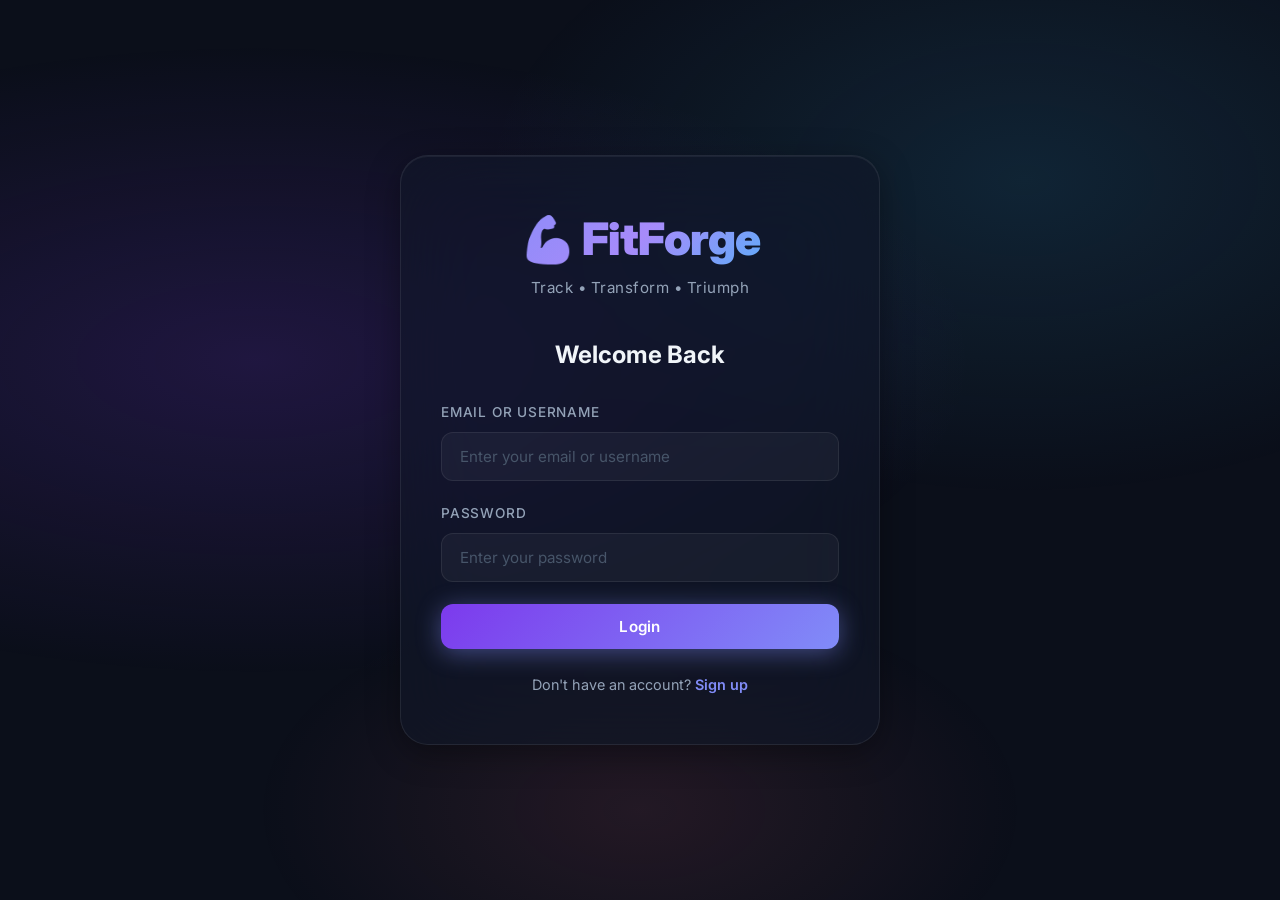
==== index.html @ c13033bf "initial commit" ====
<!DOCTYPE html>
<html lang="en">
<head>
    <meta charset="UTF-8">
    <meta name="viewport" content="width=device-width, initial-scale=1.0">
    <title>FitForge Tracker - Your Fitness Journey Starts Here</title>
    <link rel="icon" href="data:image/svg+xml,<svg xmlns='http://www.w3.org/2000/svg' viewBox='0 0 100 100'><text y='.9em' font-size='90'>💪</text></svg>">
    <link rel="stylesheet" href="styles.css">
</head>
<body class="login-page">
    <div class="login-container">
        <div class="login-card">
            <div class="logo-section">
                <h1>💪 FitForge</h1>
                <p class="tagline">Track • Transform • Triumph</p>
            </div>

            <!-- Login Form -->
            <div id="loginForm" class="auth-form active">
                <h2>Welcome Back</h2>
                <form onsubmit="handleLogin(event)">
                    <div class="input-group">
                        <label>Email or Username</label>
                        <input type="text" id="loginUsername" required placeholder="Enter your email or username">
                    </div>
                    <div class="input-group">
                        <label>Password</label>
                        <input type="password" id="loginPassword" required placeholder="Enter your password">
                    </div>
                    <button type="submit" class="btn btn-primary">Login</button>
                </form>
                <p class="toggle-form">
                    Don't have an account? <a href="#" onclick="showSignup()">Sign up</a>
                </p>
            </div>

            <!-- Signup Form -->
            <div id="signupForm" class="auth-form">
                <h2>Create Account</h2>
                <form onsubmit="handleSignup(event)">
                    <div class="input-group">
                        <label>Full Name</label>
                        <input type="text" id="signupName" required placeholder="Enter your full name">
                    </div>
                    <div class="input-group">
                        <label>Email</label>
                        <input type="email" id="signupEmail" required placeholder="Enter your email">
                    </div>
                    <div class="input-group">
                        <label>Username</label>
                        <input type="text" id="signupUsername" required placeholder="Choose a username">
                    </div>
                    <div class="input-group">
                        <label>Password</label>
                        <input type="password" id="signupPassword" required placeholder="Create a password">
                    </div>
                    <div class="input-row">
                        <div class="input-group">
                            <label>Age</label>
                            <input type="number" id="signupAge" required placeholder="Age">
                        </div>
                        <div class="input-group">
                            <label>Gender</label>
                            <select id="signupGender" required>
                                <option value="">Select</option>
                                <option value="male">Male</option>
                                <option value="female">Female</option>
                                <option value="other">Other</option>
                            </select>
                        </div>
                    </div>
                    <div class="input-row">
                        <div class="input-group">
                            <label>Height (cm)</label>
                            <input type="number" id="signupHeight" required placeholder="e.g., 175">
                        </div>
                        <div class="input-group">
                            <label>Weight (lbs)</label>
                            <input type="number" id="signupWeight" required placeholder="e.g., 180">
                        </div>
                    </div>
                    <button type="submit" class="btn btn-primary">Sign Up</button>
                </form>
                <p class="toggle-form">
                    Already have an account? <a href="#" onclick="showLogin()">Login</a>
                </p>
            </div>
        </div>
    </div>

    <script src="auth.js"></script>
</body>
</html>
---- styles.css ----
/* ═══════════════════════════════════════════════════════════
   FITFORGE TRACKER — Dark Glassmorphism UI
   Modern, animated, fully responsive
   ═══════════════════════════════════════════════════════════ */
@import url('https://fonts.googleapis.com/css2?family=Inter:wght@300;400;500;600;700;800;900&display=swap');

/* ── Variables ────────────────────────────── */
:root {
    --accent: #7c3aed;
    --accent-light: #a78bfa;
    --accent-dark: #5b21b6;
    --neon: #818cf8;
    --neon-glow: rgba(129, 140, 248, .45);
    --emerald: #34d399;
    --emerald-glow: rgba(52, 211, 153, .35);
    --rose: #fb7185;
    --rose-glow: rgba(251, 113, 133, .35);
    --amber: #fbbf24;
    --amber-glow: rgba(251, 191, 36, .35);
    --sky: #38bdf8;
    --sky-glow: rgba(56, 189, 248, .35);
    --bg-base: #0b0f1a;
    --bg-surface: #111827;
    --bg-card: rgba(17, 24, 39, .65);
    --bg-glass: rgba(255,255,255,.04);
    --border: rgba(255,255,255,.08);
    --border-hover: rgba(255,255,255,.16);
    --text: #f1f5f9;
    --text-secondary: #94a3b8;
    --text-muted: #475569;
    --radius: 18px;
    --radius-sm: 12px;
    --radius-xs: 8px;
    --ease: cubic-bezier(.4,0,.2,1);
    --tr: .25s cubic-bezier(.4,0,.2,1);
    --shadow-card: 0 8px 32px rgba(0,0,0,.35), inset 0 1px 0 rgba(255,255,255,.06);
    --shadow-glow: 0 0 40px var(--neon-glow);
    --shadow-btn: 0 4px 24px var(--neon-glow);
    --font: 'Inter', -apple-system, BlinkMacSystemFont, sans-serif;
}

/* ── Reset ────────────────────────────────── */
*, *::before, *::after { margin:0; padding:0; box-sizing:border-box; }
html { scroll-behavior:smooth; -webkit-font-smoothing:antialiased; }

body {
    font-family: var(--font);
    background: var(--bg-base);
    color: var(--text);
    min-height: 100vh;
    line-height: 1.6;
    overflow-x: hidden;
}

/* Mesh gradient background */
body::before {
    content:'';
    position:fixed; inset:0; z-index:-1;
    background:
        radial-gradient(ellipse 80% 50% at 20% 40%, rgba(124,58,237,.18) 0%, transparent 70%),
        radial-gradient(ellipse 60% 50% at 80% 20%, rgba(56,189,248,.12) 0%, transparent 70%),
        radial-gradient(ellipse 50% 40% at 50% 90%, rgba(251,113,133,.1) 0%, transparent 60%);
    animation: meshShift 20s ease-in-out infinite alternate;
}
@keyframes meshShift { 0%{filter:hue-rotate(0deg)} 100%{filter:hue-rotate(25deg)} }

/* Scrollbar */
::-webkit-scrollbar { width:6px; }
::-webkit-scrollbar-track { background:transparent; }
::-webkit-scrollbar-thumb { background:var(--accent); border-radius:3px; }

/* Selection */
::selection { background:var(--accent); color:#fff; }

/* ══════════════════════════════════════════════
   LOGIN PAGE
   ══════════════════════════════════════════════ */
.login-page {
    display:flex; align-items:center; justify-content:center;
    padding:20px; min-height:100vh;
}
.login-container { width:100%; max-width:480px; }

.login-card {
    background: var(--bg-card);
    backdrop-filter: blur(40px) saturate(1.4);
    border: 1px solid var(--border);
    border-radius: 28px;
    padding: 48px 40px;
    box-shadow: var(--shadow-card);
    animation: cardPop .6s ease-out;
}

.logo-section { text-align:center; margin-bottom:36px; }
.logo-section h1 {
    font-size:2.8rem; font-weight:900; letter-spacing:-1px;
    background: linear-gradient(135deg, var(--neon), var(--accent-light), var(--sky));
    -webkit-background-clip:text; -webkit-text-fill-color:transparent; background-clip:text;
}
.tagline { color:var(--text-secondary); font-size:.95rem; letter-spacing:.5px; }

/* Auth forms */
.auth-form { display:none; }
.auth-form.active { display:block; animation: slideRight .4s ease-out; }
.auth-form h2 { margin-bottom:28px; text-align:center; font-weight:700; font-size:1.5rem; }

/* ── Inputs ───────────────────────────────── */
.input-group { margin-bottom:22px; }
.input-group label {
    display:block; margin-bottom:8px;
    font-weight:500; font-size:.85rem; color:var(--text-secondary);
    text-transform:uppercase; letter-spacing:.8px;
}

.input-group input,
.input-group select,
.input-group textarea {
    width:100%; padding:14px 18px;
    background: var(--bg-glass);
    border: 1.5px solid var(--border);
    border-radius: var(--radius-sm);
    font-size:.95rem; font-family:var(--font); color:var(--text);
    transition: var(--tr); outline:none;
}
.input-group input::placeholder,
.input-group textarea::placeholder { color:var(--text-muted); }
.input-group input:focus,
.input-group select:focus,
.input-group textarea:focus {
    border-color: var(--neon);
    box-shadow: 0 0 0 3px var(--neon-glow), 0 0 20px rgba(129,140,248,.15);
    background: rgba(255,255,255,.06);
}

.input-group select {
    cursor:pointer; -webkit-appearance:none;
    background-image: url("data:image/svg+xml,%3Csvg xmlns='http://www.w3.org/2000/svg' width='12' height='8' fill='%2394a3b8'%3E%3Cpath d='M6 8L0 0h12z'/%3E%3C/svg%3E");
    background-repeat:no-repeat; background-position:right 16px center; padding-right:40px;
}
.input-group select option { background:var(--bg-surface); color:var(--text); }

.input-row { display:grid; grid-template-columns:1fr 1fr; gap:16px; }

.toggle-form { text-align:center; margin-top:24px; color:var(--text-secondary); font-size:.9rem; }
.toggle-form a { color:var(--neon); text-decoration:none; font-weight:600; transition:var(--tr); }
.toggle-form a:hover { text-decoration:underline; filter:brightness(1.2); }

/* ══════════════════════════════════════════════
   NAVIGATION
   ══════════════════════════════════════════════ */
.navbar {
    background: rgba(11,15,26,.8);
    backdrop-filter: blur(30px) saturate(1.5);
    border-bottom: 1px solid var(--border);
    position:sticky; top:0; z-index:1000;
}
.nav-container {
    max-width:1400px; margin:0 auto; padding:0 32px;
    display:flex; align-items:center; justify-content:space-between; height:72px;
}
.nav-logo h2 {
    font-size:1.4rem; font-weight:800;
    background: linear-gradient(135deg, var(--neon), var(--accent-light));
    -webkit-background-clip:text; -webkit-text-fill-color:transparent; background-clip:text;
}
.nav-menu { display:flex; list-style:none; gap:6px; }
.nav-menu a {
    text-decoration:none; color:var(--text-secondary);
    font-weight:500; font-size:.9rem;
    padding:10px 20px; border-radius:var(--radius-xs);
    transition:var(--tr); position:relative;
}
.nav-menu a::after {
    content:''; position:absolute; bottom:4px; left:50%;
    width:0; height:2px; background:var(--neon);
    border-radius:1px; transition:var(--tr); transform:translateX(-50%);
}
.nav-menu a:hover, .nav-menu a.active { color:var(--text); background:var(--bg-glass); }
.nav-menu a.active::after, .nav-menu a:hover::after { width:60%; }

.nav-user { display:flex; align-items:center; gap:14px; }
.nav-user span { font-weight:600; font-size:.9rem; }

/* ══════════════════════════════════════════════
   BUTTONS
   ══════════════════════════════════════════════ */
.btn {
    padding:13px 28px; border:none; border-radius:var(--radius-sm);
    font-family:var(--font); font-weight:600; font-size:.95rem;
    cursor:pointer; transition:var(--tr);
    position:relative; overflow:hidden; letter-spacing:.3px;
}
.btn::after {
    content:''; position:absolute; inset:0;
    background: linear-gradient(135deg, rgba(255,255,255,.15), transparent);
    opacity:0; transition:var(--tr);
}
.btn:hover::after { opacity:1; }

.btn-primary {
    background: linear-gradient(135deg, var(--accent), var(--neon));
    color:#fff; box-shadow:var(--shadow-btn); width:100%;
}
.btn-primary:hover { transform:translateY(-2px); box-shadow:0 8px 32px var(--neon-glow); filter:brightness(1.1); }
.btn-primary:active { transform:translateY(0); filter:brightness(.95); }

.btn-secondary {
    background: linear-gradient(135deg, var(--emerald), #059669);
    color:#fff; box-shadow:0 4px 20px var(--emerald-glow);
}
.btn-secondary:hover { transform:translateY(-2px); box-shadow:0 8px 30px var(--emerald-glow); }

.btn-small {
    padding:9px 18px; font-size:.85rem; border-radius:var(--radius-xs);
}

.btn-logout {
    background: rgba(251,113,133,.12); color:var(--rose);
    padding:8px 18px; border:1px solid rgba(251,113,133,.2);
    border-radius:var(--radius-xs); font-weight:600; font-size:.85rem;
    cursor:pointer; transition:var(--tr); font-family:var(--font);
}
.btn-logout:hover { background:rgba(251,113,133,.2); border-color:rgba(251,113,133,.4); }

.btn-water {
    background: linear-gradient(135deg, var(--sky), #0ea5e9);
    color:#fff; padding:13px 22px; box-shadow:0 4px 20px var(--sky-glow);
    font-size:.9rem; border:none; border-radius:var(--radius-sm);
    font-family:var(--font); font-weight:600; cursor:pointer; transition:var(--tr);
}
.btn-water:hover { transform:translateY(-2px); box-shadow:0 8px 30px var(--sky-glow); }

.btn-outline {
    background:transparent; color:var(--neon);
    border:1.5px solid var(--neon); border-radius:var(--radius-sm);
    padding:11px 22px; font-family:var(--font); font-weight:600;
    font-size:.9rem; cursor:pointer; transition:var(--tr);
}
.btn-outline:hover { background:rgba(129,140,248,.12); }

/* ══════════════════════════════════════════════
   LAYOUT
   ══════════════════════════════════════════════ */
.container { max-width:1400px; margin:0 auto; padding:32px; }

.welcome-section { margin-bottom:36px; text-align:center; }
.welcome-section h1 {
    font-size:2.6rem; font-weight:800; letter-spacing:-1px;
    background: linear-gradient(135deg, #fff, var(--accent-light));
    -webkit-background-clip:text; -webkit-text-fill-color:transparent; background-clip:text;
    margin-bottom:8px;
}
.subtitle { color:var(--text-secondary); font-size:1.05rem; }

.page-header { margin-bottom:36px; text-align:center; }
.page-header h1 {
    font-size:2.6rem; font-weight:800; letter-spacing:-1px;
    background: linear-gradient(135deg, #fff, var(--accent-light));
    -webkit-background-clip:text; -webkit-text-fill-color:transparent; background-clip:text;
    margin-bottom:8px;
}

/* ══════════════════════════════════════════════
   GLASSMORPHISM CARDS
   ══════════════════════════════════════════════ */
.section-card {
    background: var(--bg-card);
    backdrop-filter: blur(40px) saturate(1.4);
    border: 1px solid var(--border);
    border-radius: var(--radius);
    padding: 32px;
    margin-bottom: 28px;
    box-shadow: var(--shadow-card);
    animation: cardPop .5s var(--ease) both;
    transition: var(--tr);
}
.section-card:hover {
    border-color: var(--border-hover);
    box-shadow: var(--shadow-card), 0 0 60px rgba(129,140,248,.06);
}
.section-card h2 { margin-bottom:24px; font-size:1.4rem; font-weight:700; letter-spacing:-.3px; }

.section-header { display:flex; justify-content:space-between; align-items:center; margin-bottom:24px; }
.section-header h2 { margin-bottom:0; }

/* stagger animation for multiple cards */
.section-card:nth-child(1) { animation-delay:0s; }
.section-card:nth-child(2) { animation-delay:.08s; }
.section-card:nth-child(3) { animation-delay:.16s; }
.section-card:nth-child(4) { animation-delay:.24s; }
.section-card:nth-child(5) { animation-delay:.32s; }
.section-card:nth-child(6) { animation-delay:.4s; }
.section-card:nth-child(7) { animation-delay:.48s; }

/* ══════════════════════════════════════════════
   STATS GRID
   ══════════════════════════════════════════════ */
.stats-grid {
    display:grid; grid-template-columns:repeat(auto-fit, minmax(260px, 1fr));
    gap:20px; margin-bottom:32px;
}

.stat-card {
    background: var(--bg-card);
    backdrop-filter: blur(30px);
    border: 1px solid var(--border);
    border-radius: var(--radius);
    padding: 26px; display:flex; align-items:center; gap:20px;
    box-shadow: var(--shadow-card); transition:var(--tr);
    cursor:default; position:relative; overflow:hidden;
}
/* hover shimmer */
.stat-card::before {
    content:''; position:absolute; top:0; left:-100%; width:100%; height:100%;
    background: linear-gradient(90deg, transparent, rgba(255,255,255,.04), transparent);
    transition: left .6s ease;
}
.stat-card:hover { transform:translateY(-4px); border-color:var(--border-hover); }
.stat-card:hover::before { left:100%; }

.stat-icon {
    font-size:2rem; width:64px; height:64px;
    display:flex; align-items:center; justify-content:center;
    border-radius:16px; flex-shrink:0;
}
.stat-card:nth-child(1) .stat-icon { background: linear-gradient(135deg,var(--accent),var(--neon)); box-shadow:0 4px 20px var(--neon-glow); }
.stat-card:nth-child(2) .stat-icon { background: linear-gradient(135deg,var(--rose),#e11d48); box-shadow:0 4px 20px var(--rose-glow); }
.stat-card:nth-child(3) .stat-icon { background: linear-gradient(135deg,var(--sky),#0284c7); box-shadow:0 4px 20px var(--sky-glow); }
.stat-card:nth-child(4) .stat-icon { background: linear-gradient(135deg,var(--emerald),#059669); box-shadow:0 4px 20px var(--emerald-glow); }

.stat-info h3 { font-size:2rem; font-weight:800; line-height:1.1; margin-bottom:4px; }
.stat-info p { color:var(--text-secondary); font-size:.85rem; font-weight:500; }

/* ══════════════════════════════════════════════
   BMI
   ══════════════════════════════════════════════ */
.bmi-result { margin-top:28px; padding:26px; background:var(--bg-glass); border:1px solid var(--border); border-radius:var(--radius-sm); }
.bmi-result.hidden { display:none; }
.bmi-value { text-align:center; margin-bottom:24px; }
.bmi-value h3 { font-size:2rem; font-weight:800; }
.bmi-category { font-size:1.2rem; font-weight:700; margin-top:8px; }
.bmi-chart { margin-top:20px; }
.bmi-bar {
    height:14px; border-radius:7px; position:relative;
    background: linear-gradient(to right, var(--sky) 0% 25%, var(--emerald) 25% 50%, var(--amber) 50% 75%, var(--rose) 75% 100%);
}
.bmi-indicator {
    position:absolute; top:-8px; width:4px; height:30px;
    background:#fff; border-radius:2px;
    transition: left .6s var(--ease);
    box-shadow:0 0 8px rgba(255,255,255,.6);
}
.bmi-labels { display:flex; justify-content:space-between; margin-top:10px; font-size:.78rem; color:var(--text-muted); font-weight:500; }

/* ══════════════════════════════════════════════
   CALORIE BREAKDOWN
   ══════════════════════════════════════════════ */
.calorie-breakdown {
    display:grid; grid-template-columns:repeat(auto-fit, minmax(140px, 1fr));
    gap:16px; margin-top:24px;
}
.calorie-item {
    background:var(--bg-glass); border:1px solid var(--border);
    border-radius:var(--radius-sm); padding:20px; text-align:center;
    transition:var(--tr);
}
.calorie-item:hover { border-color:var(--neon); box-shadow:0 0 20px var(--neon-glow); transform:translateY(-2px); }
.calorie-item h4 {
    color:var(--text-secondary); font-size:.78rem;
    text-transform:uppercase; letter-spacing:.8px; margin-bottom:8px;
}
.calorie-item h3 {
    font-size:1.8rem; font-weight:800;
    background: linear-gradient(135deg,var(--neon),var(--accent-light));
    -webkit-background-clip:text; -webkit-text-fill-color:transparent;
}

/* ══════════════════════════════════════════════
   BURN ESTIMATOR
   ══════════════════════════════════════════════ */
.burn-estimator {
    margin-top:28px; padding:26px;
    background: linear-gradient(135deg, rgba(251,113,133,.08), rgba(251,113,133,.03));
    border:1px solid rgba(251,113,133,.18);
    border-radius: var(--radius-sm);
}
.burn-estimator h3 { margin-bottom:20px; font-weight:700; color:var(--rose); }
.burn-grid { display:grid; grid-template-columns:1fr 1fr 1fr; gap:14px; align-items:end; }
.burn-result {
    margin-top:20px; padding:20px;
    background: rgba(251,113,133,.08); border:1px solid rgba(251,113,133,.15);
    border-radius:var(--radius-xs); text-align:center;
}
.burn-result h4 { font-size:2rem; font-weight:800; color:var(--rose); }
.burn-result p { color:var(--text-secondary); font-size:.85rem; margin-top:4px; }

/* ══════════════════════════════════════════════
   PROGRESS BARS
   ══════════════════════════════════════════════ */
.progress-container { display:flex; flex-direction:column; gap:22px; }

.progress-item {
    background:var(--bg-glass); border:1px solid var(--border);
    padding:22px; border-radius:var(--radius-sm); transition:var(--tr);
}
.progress-item:hover { border-color:var(--border-hover); }

.progress-header { display:flex; justify-content:space-between; margin-bottom:12px; font-weight:600; font-size:.9rem; }

.progress-bar {
    height:10px; background:rgba(255,255,255,.06);
    border-radius:5px; overflow:hidden;
}
.progress-fill {
    height:100%; border-radius:5px;
    transition: width .8s var(--ease);
    position:relative;
    background: linear-gradient(135deg,var(--accent),var(--neon));
}
.progress-fill::after {
    content:''; position:absolute; inset:0;
    background: linear-gradient(90deg, transparent, rgba(255,255,255,.3), transparent);
    animation: shimmer 2s infinite;
}
@keyframes shimmer { 0%{transform:translateX(-100%)} 100%{transform:translateX(100%)} }

.progress-fill.water { background: linear-gradient(135deg,var(--sky),#0284c7); }
.progress-fill.protein { background: linear-gradient(135deg,var(--amber),#f97316); }

/* ══════════════════════════════════════════════
   FOOD / MEAL TRACKING
   ══════════════════════════════════════════════ */
.search-group { position:relative; }

.food-suggestions,
.exercise-suggestions {
    position:absolute; top:100%; left:0; right:0;
    background:var(--bg-surface); border:1px solid var(--border);
    border-radius:var(--radius-sm); margin-top:6px;
    max-height:340px; overflow-y:auto; z-index:200;
    box-shadow:0 16px 48px rgba(0,0,0,.5);
    display:none;
}
.food-suggestions.active,
.exercise-suggestions.active { display:block; animation: dropDown .25s ease-out; }

.suggestion-item {
    padding:14px 18px; cursor:pointer;
    transition:var(--tr); border-bottom:1px solid var(--border);
}
.suggestion-item:last-child { border-bottom:none; }
.suggestion-item:hover { background:var(--bg-glass); }
.suggestion-item strong { display:block; color:var(--text); margin-bottom:4px; font-weight:600; }
.suggestion-item span { font-size:.82rem; color:var(--text-muted); }

.custom-food-toggle { margin-top:20px; text-align:center; }

.custom-food-form {
    margin-top:20px; padding:26px;
    background:var(--bg-glass); border:1px solid var(--border);
    border-radius:var(--radius-sm);
}
.custom-food-form.hidden { display:none; }
.custom-food-form h3 { margin-bottom:20px; font-weight:700; }

/* Nutrition summary */
.nutrition-summary {
    display:grid; grid-template-columns:repeat(auto-fit, minmax(150px, 1fr));
    gap:16px; margin-bottom:28px;
}
.nutrition-card {
    padding:24px; border-radius:var(--radius-sm); text-align:center;
    border:1px solid var(--border); transition:var(--tr);
}
.nutrition-card:nth-child(1) { background: linear-gradient(135deg, rgba(124,58,237,.2), rgba(129,140,248,.15)); border-color:rgba(124,58,237,.3); }
.nutrition-card:nth-child(2) { background: linear-gradient(135deg, rgba(251,113,133,.15), rgba(244,63,94,.1)); border-color:rgba(251,113,133,.3); }
.nutrition-card:nth-child(3) { background: linear-gradient(135deg, rgba(56,189,248,.15), rgba(14,165,233,.1)); border-color:rgba(56,189,248,.3); }
.nutrition-card:nth-child(4) { background: linear-gradient(135deg, rgba(251,191,36,.15), rgba(245,158,11,.1)); border-color:rgba(251,191,36,.3); }
.nutrition-card:hover { transform:translateY(-3px); }
.nutrition-card h3 { font-size:1.8rem; font-weight:800; margin-bottom:6px; }
.nutrition-card p { font-size:.88rem; color:var(--text-secondary); }

/* Meals display */
.meals-container { display:grid; gap:24px; }
.meal-section h3 { margin-bottom:14px; font-weight:700; font-size:1.1rem; }
.meal-items { display:flex; flex-direction:column; gap:10px; }

.meal-item {
    background:var(--bg-glass); border:1px solid var(--border);
    padding:16px 20px; border-radius:var(--radius-sm);
    display:flex; justify-content:space-between; align-items:center;
    transition:var(--tr); border-left:3px solid transparent;
}
.meal-item:hover { background:rgba(255,255,255,.06); border-left-color:var(--neon); transform:translateX(4px); }

.meal-info { flex:1; }
.meal-info h4 { font-weight:600; margin-bottom:2px; }
.meal-info p { font-size:.82rem; color:var(--text-muted); }
.meal-calories { font-weight:800; color:var(--neon); font-size:1.1rem; margin-right:14px; }

.btn-delete {
    background:rgba(251,113,133,.1); color:var(--rose);
    border:1px solid rgba(251,113,133,.2);
    padding:7px 14px; border-radius:var(--radius-xs);
    cursor:pointer; font-weight:600; font-size:.82rem;
    transition:var(--tr); font-family:var(--font);
}
.btn-delete:hover { background:rgba(251,113,133,.2); border-color:rgba(251,113,133,.4); }

.empty-message { color:var(--text-muted); text-align:center; padding:24px; font-style:italic; }

/* ══════════════════════════════════════════════
   WATER TRACKER
   ══════════════════════════════════════════════ */
.water-tracker { display:grid; grid-template-columns:1fr 1fr; gap:32px; align-items:center; }
.water-buttons { display:grid; grid-template-columns:1fr 1fr; gap:14px; }
.water-display { text-align:center; }
.water-display h3 {
    font-size:2.6rem; font-weight:800;
    background: linear-gradient(135deg,var(--sky),#0284c7);
    -webkit-background-clip:text; -webkit-text-fill-color:transparent;
    margin-bottom:8px;
}
.water-progress-bar {
    height:24px; background:rgba(255,255,255,.06);
    border-radius:12px; overflow:hidden; margin:18px 0;
    border:1px solid var(--border);
}
.water-fill {
    height:100%; background: linear-gradient(135deg,var(--sky),#0284c7);
    transition: width .8s var(--ease); border-radius:12px;
    position:relative;
}
.water-fill::after {
    content:''; position:absolute; inset:0;
    background: linear-gradient(90deg, transparent, rgba(255,255,255,.3), transparent);
    animation: shimmer 2s infinite;
}
.water-goal { color:var(--text-muted); font-size:.88rem; }

/* ══════════════════════════════════════════════
   COMBO CARDS
   ══════════════════════════════════════════════ */
.combo-grid {
    display:grid; grid-template-columns:repeat(auto-fit, minmax(200px, 1fr)); gap:16px;
}
.combo-card {
    background:var(--bg-glass); border:1px solid var(--border);
    padding:24px; border-radius:var(--radius);
    text-align:center; cursor:pointer; transition:var(--tr);
    position:relative; overflow:hidden;
}
.combo-card::before {
    content:''; position:absolute; inset:0;
    background: linear-gradient(135deg,var(--accent),var(--neon));
    opacity:0; transition:var(--tr);
}
.combo-card:hover::before { opacity:.15; }
.combo-card:hover { transform:translateY(-4px); border-color:var(--neon); box-shadow:0 8px 32px var(--neon-glow); }
.combo-card h4 { font-size:1.1rem; margin-bottom:8px; position:relative; z-index:1; }
.combo-card p { font-size:.88rem; color:var(--text-secondary); position:relative; z-index:1; }

/* ══════════════════════════════════════════════
   WORKOUT
   ══════════════════════════════════════════════ */
.workout-stats {
    display:grid; grid-template-columns:repeat(auto-fit, minmax(250px, 1fr));
    gap:20px; margin-bottom:32px;
}
.strength-fields { margin-top:20px; padding-top:20px; border-top:1px solid var(--border); }
.strength-fields.hidden { display:none; }

.workout-list { display:flex; flex-direction:column; gap:14px; }
.workout-item {
    background:var(--bg-glass); border:1px solid var(--border);
    padding:22px; border-radius:var(--radius-sm); border-left:3px solid var(--neon);
    transition:var(--tr);
}
.workout-item:hover { background:rgba(255,255,255,.05); border-left-color:var(--accent-light); box-shadow:0 4px 20px rgba(0,0,0,.2); }

.workout-header { display:flex; justify-content:space-between; align-items:start; margin-bottom:12px; }
.workout-header h4 { font-size:1.15rem; font-weight:700; }

.workout-details {
    display:grid; grid-template-columns:repeat(auto-fit, minmax(120px, 1fr));
    gap:14px; margin-top:12px;
}
.workout-detail { display:flex; flex-direction:column; }
.workout-detail span:first-child { font-size:.78rem; color:var(--text-muted); text-transform:uppercase; letter-spacing:.5px; }
.workout-detail span:last-child { font-weight:700; font-size:1rem; }

/* Templates */
.template-grid {
    display:grid; grid-template-columns:repeat(auto-fit, minmax(280px, 1fr)); gap:18px;
}
.template-card {
    background:var(--bg-glass); border:1px solid var(--border);
    padding:26px; border-radius:var(--radius);
    cursor:pointer; transition:var(--tr); position:relative; overflow:hidden;
}
.template-card:hover { border-color:var(--neon); transform:translateY(-4px); box-shadow:var(--shadow-card), 0 0 30px var(--neon-glow); }
.template-card h4 { font-weight:700; margin-bottom:6px; }
.template-card > p { color:var(--text-muted); font-size:.85rem; margin-bottom:14px; }
.template-card ul { list-style:none; }
.template-card ul li { padding:5px 0; font-size:.88rem; color:var(--text-secondary); }
.template-card ul li:before { content:"→ "; color:var(--neon); font-weight:700; margin-right:8px; }

/* Activity Tracker */
.activity-tracker { display:flex; flex-direction:column; gap:24px; }
.activity-summary { display:grid; grid-template-columns:repeat(auto-fit, minmax(300px, 1fr)); gap:20px; }
.activity-item {
    background:var(--bg-glass); border:1px solid var(--border);
    padding:24px; border-radius:var(--radius-sm);
}
.activity-item p { color:var(--text-muted); margin-bottom:8px; font-size:.85rem; font-weight:500; text-transform:uppercase; letter-spacing:.5px; }
.activity-item h3 { font-size:1.8rem; font-weight:800; margin-bottom:14px; }

/* ══════════════════════════════════════════════
   ANALYTICS
   ══════════════════════════════════════════════ */
.time-range-selector { display:flex; gap:8px; justify-content:center; flex-wrap:wrap; }
.btn-range {
    padding:10px 22px; background:var(--bg-glass);
    border:1px solid var(--border); border-radius:var(--radius-xs);
    font-weight:600; font-size:.88rem; color:var(--text-secondary);
    cursor:pointer; transition:var(--tr); font-family:var(--font);
}
.btn-range:hover, .btn-range.active {
    background:var(--accent); color:#fff;
    border-color:var(--accent); box-shadow:var(--shadow-btn);
}

.analytics-summary {
    display:grid; grid-template-columns:repeat(auto-fit, minmax(200px, 1fr));
    gap:18px; margin-bottom:32px;
}
.summary-card {
    background:var(--bg-card); backdrop-filter:blur(30px);
    border:1px solid var(--border); padding:26px;
    border-radius:var(--radius); text-align:center;
    box-shadow:var(--shadow-card); transition:var(--tr);
}
.summary-card:hover { transform:translateY(-3px); border-color:var(--border-hover); }
.summary-card h4 { color:var(--text-muted); margin-bottom:8px; font-size:.8rem; text-transform:uppercase; letter-spacing:.8px; }
.summary-card h2 { font-size:2rem; font-weight:800; margin-bottom:4px; }
.change-indicator { font-size:.82rem; font-weight:600; }
.change-indicator.positive { color:var(--emerald); }
.change-indicator.negative { color:var(--rose); }

.chart-container { margin-top:20px; position:relative; height:300px; }

.analysis-grid { display:grid; grid-template-columns:1fr 1fr; gap:24px; }
.chart-half {
    background:var(--bg-glass); border:1px solid var(--border);
    padding:22px; border-radius:var(--radius-sm);
}
.chart-half h3 { margin-bottom:18px; font-size:1.05rem; font-weight:700; }

.weight-input-section { margin-bottom:24px; }

/* Milestones */
.milestones-grid {
    display:grid; grid-template-columns:repeat(auto-fit, minmax(200px, 1fr)); gap:16px;
}
.milestone-card {
    background:var(--bg-glass); padding:26px; border-radius:var(--radius);
    text-align:center; border:1px solid var(--border); transition:var(--tr);
}
.milestone-card.achieved {
    background: linear-gradient(135deg,rgba(124,58,237,.25),rgba(129,140,248,.2));
    border-color:var(--accent); box-shadow:0 0 30px var(--neon-glow);
}
.milestone-card.achieved .milestone-icon { animation:pulseBounce 2s ease infinite; }
@keyframes pulseBounce { 0%,100%{transform:scale(1)} 50%{transform:scale(1.15)} }
.milestone-icon { font-size:2.8rem; margin-bottom:14px; }
.milestone-card h4 { margin-bottom:6px; font-weight:700; }
.milestone-card p { font-size:.82rem; color:var(--text-muted); }

/* Weekly Calendar */
.weekly-calendar { display:grid; grid-template-columns:repeat(7, 1fr); gap:12px; }
.calendar-day {
    background:var(--bg-glass); border:1px solid var(--border);
    padding:18px; border-radius:var(--radius-sm); text-align:center;
    transition:var(--tr);
}
.calendar-day.active {
    background: linear-gradient(135deg,rgba(124,58,237,.3),rgba(129,140,248,.2));
    border-color:var(--accent); box-shadow:0 0 20px var(--neon-glow);
}
.day-name { font-weight:700; margin-bottom:12px; font-size:.85rem; }
.day-indicator {
    width:8px; height:8px; border-radius:50%;
    background:var(--text-muted); margin:0 auto 8px;
    transition:var(--tr);
}
.calendar-day.active .day-indicator { background:var(--neon); box-shadow:0 0 8px var(--neon-glow); }
.day-stat { font-size:1.3rem; font-weight:800; }

/* Export */
.export-buttons { display:flex; gap:14px; margin-top:20px; }

/* Date selectors */
.date-selector input[type="date"],
input[type="date"],
input[type="time"] {
    padding:10px 14px; background:var(--bg-glass);
    border:1px solid var(--border); border-radius:var(--radius-xs);
    font-family:var(--font); color:var(--text); cursor:pointer;
    transition:var(--tr);
}
input[type="date"]:focus,
input[type="time"]:focus {
    border-color:var(--neon);
    box-shadow:0 0 0 3px var(--neon-glow);
}
/* Date color-scheme for dark mode */
input[type="date"]::-webkit-calendar-picker-indicator,
input[type="time"]::-webkit-calendar-picker-indicator { filter: invert(1); }

/* Calorie result container */
.calorie-result { animation: cardPop .4s var(--ease); }
.calorie-result.hidden { display:none; }

/* ══════════════════════════════════════════════
   BODY VISUALIZATION
   ══════════════════════════════════════════════ */
.body-visualization {
    display:grid; grid-template-columns:1fr 1fr;
    gap:40px; align-items:center;
}
.body-display {
    display:flex; justify-content:center; align-items:center;
    border-radius:var(--radius); padding:30px; min-height:520px;
    position:relative; overflow:hidden;
    background: radial-gradient(ellipse at center, rgba(124,58,237,.08), transparent 70%);
    border:1px solid var(--border);
}
#bodyCanvas {
    max-width:100%; height:auto;
    filter: drop-shadow(0 0 30px var(--neon-glow));
}
.body-stats { display:flex; flex-direction:column; gap:16px; }
.body-stats h3 { font-size:1.4rem; font-weight:700; margin-bottom:8px; }

.stat-row {
    display:flex; justify-content:space-between; align-items:center;
    padding:16px 20px;
    background:var(--bg-glass); border:1px solid var(--border);
    border-radius:var(--radius-sm); transition:var(--tr);
}
.stat-row:hover { border-color:var(--border-hover); background:rgba(255,255,255,.05); }
.stat-row span { color:var(--text-secondary); font-weight:500; }
.stat-row strong { font-size:1.1rem; font-weight:700; }

.body-type-badge {
    display:inline-block; padding:8px 20px;
    border-radius:var(--radius-xs); font-weight:700;
    font-size:.88rem; margin-top:4px;
}

/* ══════════════════════════════════════════════
   MODAL
   ══════════════════════════════════════════════ */
.modal {
    position:fixed; inset:0;
    background:rgba(0,0,0,.75);
    backdrop-filter:blur(12px);
    display:flex; align-items:center; justify-content:center;
    z-index:10000;
}
.modal.hidden { display:none; }

.modal-content {
    background:var(--bg-surface); border:1px solid var(--border);
    border-radius:24px; width:90%; max-width:600px;
    max-height:90vh; overflow-y:auto;
    box-shadow:0 24px 80px rgba(0,0,0,.6);
    animation: cardPop .3s ease-out;
}
.modal-header {
    display:flex; justify-content:space-between; align-items:center;
    padding:26px 30px; border-bottom:1px solid var(--border);
}
.modal-header h2 { margin:0; font-weight:700; }
.modal-close {
    background:none; border:none; font-size:1.8rem;
    color:var(--text-muted); cursor:pointer; transition:var(--tr);
    line-height:1; width:40px; height:40px;
    display:flex; align-items:center; justify-content:center;
    border-radius:50%;
}
.modal-close:hover { color:var(--text); background:var(--bg-glass); }
.modal-body { padding:30px; }

/* ══════════════════════════════════════════════
   NOTIFICATION TOAST
   ══════════════════════════════════════════════ */
.notification {
    position:fixed; top:90px; right:24px;
    padding:16px 26px; border-radius:var(--radius-sm);
    font-weight:600; font-size:.92rem;
    z-index:20000; animation: slideInRight .35s ease-out;
    box-shadow:0 12px 40px rgba(0,0,0,.4);
    backdrop-filter:blur(20px);
}
.notification.success {
    background: linear-gradient(135deg, rgba(52,211,153,.2), rgba(52,211,153,.1));
    color:var(--emerald); border:1px solid rgba(52,211,153,.3);
}
.notification.error {
    background: linear-gradient(135deg, rgba(251,113,133,.2), rgba(251,113,133,.1));
    color:var(--rose); border:1px solid rgba(251,113,133,.3);
}
.notification.info {
    background: linear-gradient(135deg, rgba(56,189,248,.2), rgba(56,189,248,.1));
    color:var(--sky); border:1px solid rgba(56,189,248,.3);
}

/* ══════════════════════════════════════════════
   ANIMATIONS
   ══════════════════════════════════════════════ */
@keyframes cardPop {
    from { opacity:0; transform:translateY(30px) scale(.96); }
    to   { opacity:1; transform:translateY(0) scale(1); }
}
@keyframes slideRight {
    from { opacity:0; transform:translateX(20px); }
    to   { opacity:1; transform:translateX(0); }
}
@keyframes dropDown {
    from { opacity:0; transform:translateY(-8px); }
    to   { opacity:1; transform:translateY(0); }
}
@keyframes slideInRight {
    from { opacity:0; transform:translateX(100px); }
    to   { opacity:1; transform:translateX(0); }
}
@keyframes pulse {
    0%,100% { opacity:.6; }
    50%     { opacity:1; }
}
@keyframes float {
    0%,100% { transform:translateY(0); }
    50%     { transform:translateY(-8px); }
}

/* Entrance utility */
.animate-in {
    animation: cardPop .5s var(--ease) both;
}

/* ══════════════════════════════════════════════
   RESPONSIVE
   ══════════════════════════════════════════════ */
@media (max-width:768px) {
    .nav-hamburger { display:flex; }
    .nav-menu {
        display:none; flex-direction:column;
        position:absolute; top:72px; left:0; right:0;
        background:rgba(11,15,26,.96); backdrop-filter:blur(30px);
        border-bottom:1px solid var(--border);
        padding:16px;
    }
    .nav-menu.open { display:flex; }
    .nav-menu a { padding:14px 20px; font-size:1rem; }
    .nav-container { flex-wrap:wrap; height:auto; min-height:60px; padding:10px 16px; position:relative; }
    .nav-user { order:2; }

    .container { padding:20px 12px; }
    .welcome-section h1, .page-header h1 { font-size:1.6rem; }
    .stats-grid { grid-template-columns:1fr 1fr; gap:12px; }
    .stat-card { padding:18px; gap:12px; }
    .stat-icon { width:48px; height:48px; font-size:1.5rem; border-radius:12px; }
    .stat-info h3 { font-size:1.4rem; }
    .stat-info p { font-size:.78rem; }
    .input-row { grid-template-columns:1fr; }
    .water-tracker { grid-template-columns:1fr; }
    .analysis-grid { grid-template-columns:1fr; }
    .weekly-calendar { grid-template-columns:repeat(4, 1fr); }
    .combo-grid, .template-grid { grid-template-columns:1fr; }
    .login-card { padding:32px 24px; }
    .body-visualization { grid-template-columns:1fr; }
    .modal-content { width:95%; padding:0; }
    .burn-grid { grid-template-columns:1fr; }
    .date-strip-days { gap:4px; }
    .date-day { min-width:42px; padding:8px 6px; }
    .live-session-banner { flex-direction:column; text-align:center; }
    .live-timer { font-size:1.4rem; }
    .session-summary-grid { grid-template-columns:1fr; }
    .sets-table input { width:64px; }
    .fitness-score-section { flex-direction:column; align-items:stretch; }
    .score-ring-container { display:flex; justify-content:center; }
    .score-ring-svg { width:160px; height:160px; }
    .quick-actions-grid { grid-template-columns:1fr 1fr; gap:12px; }
    .quick-action-card { padding:18px 12px; font-size:.82rem; }
    .qa-icon { font-size:1.5rem; }
    .projection-grid { grid-template-columns:1fr 1fr; }
    .section-card { padding:20px 16px; }
    .section-card h2 { font-size:1.2rem; }
    .calorie-breakdown { grid-template-columns:1fr 1fr; }
    .milestones-grid { grid-template-columns:1fr 1fr; }
    .analytics-summary { grid-template-columns:1fr 1fr; }
    .nutrition-summary { grid-template-columns:1fr 1fr; }
    .chart-container { height:220px; }
}

@media (max-width:480px) {
    .stats-grid { grid-template-columns:1fr; }
    .quick-actions-grid { grid-template-columns:1fr 1fr; }
    .projection-grid { grid-template-columns:1fr; }
    .weekly-calendar { grid-template-columns:repeat(7, 1fr); gap:4px; }
    .calendar-day { padding:10px 4px; }
    .day-stat { font-size:1rem; }
    .analytics-summary { grid-template-columns:1fr; }
    .calorie-breakdown { grid-template-columns:1fr; }
    .milestones-grid { grid-template-columns:1fr; }
    .nutrition-summary { grid-template-columns:1fr 1fr; }
}

/* ── Focus visible ─────────────────────────── */
:focus-visible { outline:2px solid var(--neon); outline-offset:2px; }

/* ══════════════════════════════════════════════
   HAMBURGER NAV (mobile)
   ══════════════════════════════════════════════ */
.nav-hamburger {
    display:none; background:none; border:none; cursor:pointer;
    flex-direction:column; gap:5px; padding:8px; z-index:1100;
}
.nav-hamburger span {
    display:block; width:24px; height:2.5px;
    background:var(--text); border-radius:2px; transition:var(--tr);
}

/* ══════════════════════════════════════════════
   FITNESS SCORE SECTION
   ══════════════════════════════════════════════ */
.fitness-score-section { display:flex; gap:36px; align-items:center; flex-wrap:wrap; }
.score-ring-container { flex-shrink:0; }
.score-ring-svg { width:200px; height:200px; }
.score-details { flex:1; min-width:220px; display:flex; flex-direction:column; gap:14px; }
.score-factor { display:flex; align-items:center; gap:12px; font-size:.9rem; font-weight:500; }
.score-factor span:first-child { min-width:120px; }
.score-factor span:last-child { font-weight:700; min-width:26px; text-align:right; }
.mini-bar { flex:1; height:8px; background:rgba(255,255,255,.06); border-radius:4px; overflow:hidden; }
.mini-fill { height:100%; border-radius:4px; background: linear-gradient(135deg,var(--accent),var(--neon)); transition:width .6s var(--ease); }
.mini-fill.emerald { background: linear-gradient(135deg,var(--emerald),#059669); }
.mini-fill.sky { background: linear-gradient(135deg,var(--sky),#0284c7); }
.mini-fill.amber { background: linear-gradient(135deg,var(--amber),#f97316); }

/* ══════════════════════════════════════════════
   QUICK ACTIONS GRID
   ══════════════════════════════════════════════ */
.quick-actions-grid { display:grid; grid-template-columns:repeat(auto-fit, minmax(140px, 1fr)); gap:16px; }
.quick-action-card {
    display:flex; flex-direction:column; align-items:center; gap:10px;
    padding:24px 16px; background:var(--bg-glass); border:1px solid var(--border);
    border-radius:var(--radius); text-align:center; cursor:pointer;
    text-decoration:none; color:var(--text); font-weight:600; font-size:.9rem;
    transition:var(--tr);
}
.quick-action-card:hover { border-color:var(--neon); transform:translateY(-4px); box-shadow:0 6px 24px var(--neon-glow); }
.qa-icon { font-size:2rem; }

/* ══════════════════════════════════════════════
   RECENT ACTIVITY
   ══════════════════════════════════════════════ */
.recent-activity-list { display:flex; flex-direction:column; gap:10px; }
.activity-row {
    display:flex; align-items:center; gap:14px;
    padding:14px 18px; background:var(--bg-glass); border:1px solid var(--border);
    border-radius:var(--radius-sm); transition:var(--tr);
}
.activity-row:hover { border-color:var(--border-hover); }
.activity-row .act-icon { font-size:1.4rem; flex-shrink:0; }
.activity-row .act-text { flex:1; font-size:.9rem; }
.activity-row .act-time { font-size:.78rem; color:var(--text-muted); white-space:nowrap; }

/* ══════════════════════════════════════════════
   PROJECTION (analytics)
   ══════════════════════════════════════════════ */
.projection-tabs { display:flex; gap:8px; margin-bottom:18px; flex-wrap:wrap; justify-content:center; }
.projection-grid { display:grid; grid-template-columns:repeat(auto-fit, minmax(200px, 1fr)); gap:16px; margin-bottom:24px; }
.projection-card {
    background:var(--bg-glass); border:1px solid var(--border); padding:24px;
    border-radius:var(--radius); text-align:center; transition:var(--tr);
}
.projection-card:hover { border-color:var(--border-hover); transform:translateY(-2px); }
.projection-card h4 { color:var(--text-muted); font-size:.8rem; text-transform:uppercase; letter-spacing:.6px; margin-bottom:8px; }
.projection-card h2 { font-size:1.6rem; font-weight:800; margin-bottom:4px; }
.projection-card .proj-delta { font-size:.82rem; font-weight:600; }

/* ══════════════════════════════════════════════
   EDIT MEAL MODAL
   ══════════════════════════════════════════════ */
.btn-edit {
    background:rgba(129,140,248,.1); color:var(--neon);
    border:1px solid rgba(129,140,248,.2); padding:7px 14px;
    border-radius:var(--radius-xs); cursor:pointer;
    font-weight:600; font-size:.82rem; transition:var(--tr); font-family:var(--font);
    margin-right:6px;
}
.btn-edit:hover { background:rgba(129,140,248,.2); border-color:rgba(129,140,248,.4); }

/* ══════════════════════════════════════════════
   DATE STRIP CALENDAR (Diet Page)
   ══════════════════════════════════════════════ */
.date-strip {
    display:flex; align-items:center; gap:10px;
    margin-bottom:28px; overflow-x:auto;
    padding:8px 0;
    -webkit-overflow-scrolling: touch;
}
.date-strip::-webkit-scrollbar { height:0; }

.date-strip-nav {
    background:var(--bg-glass); border:1px solid var(--border);
    color:var(--text-secondary); border-radius:50%;
    width:36px; height:36px; min-width:36px;
    display:flex; align-items:center; justify-content:center;
    font-size:1.1rem; cursor:pointer; transition:var(--tr);
    font-family:var(--font);
}
.date-strip-nav:hover { background:var(--accent); color:#fff; border-color:var(--accent); }

.date-strip-days {
    display:flex; gap:8px; flex:1; justify-content:center;
}

.date-day {
    display:flex; flex-direction:column; align-items:center;
    padding:10px 14px; border-radius:var(--radius-sm);
    cursor:pointer; transition:var(--tr);
    min-width:58px; text-align:center;
    background:var(--bg-glass); border:1px solid transparent;
    position:relative;
}
.date-day:hover { border-color:var(--border-hover); background:rgba(255,255,255,.06); }

.date-day.active {
    background: linear-gradient(135deg,var(--accent),var(--neon));
    border-color:var(--accent); box-shadow: 0 4px 20px var(--neon-glow);
}
.date-day.active .date-day-name,
.date-day.active .date-day-num { color:#fff; }

.date-day.today { border-color:var(--neon); }

.date-day-name {
    font-size:.7rem; font-weight:600; color:var(--text-muted);
    text-transform:uppercase; letter-spacing:.5px; margin-bottom:4px;
}
.date-day-num { font-size:1.1rem; font-weight:700; color:var(--text); }

.date-day-dot {
    width:5px; height:5px; border-radius:50%;
    background:var(--emerald); margin-top:5px;
    opacity:0; transition:var(--tr);
}
.date-day.has-data .date-day-dot { opacity:1; }
.date-day.active .date-day-dot { background:#fff; }

.date-strip-label {
    text-align:center; margin-bottom:8px;
    font-weight:600; color:var(--text-secondary); font-size:.9rem;
}

/* ══════════════════════════════════════════════
   LIVE WORKOUT SESSION
   ══════════════════════════════════════════════ */
.live-session-banner {
    background: linear-gradient(135deg, rgba(52,211,153,.15), rgba(52,211,153,.05));
    border:1px solid rgba(52,211,153,.3);
    border-radius:var(--radius);
    padding:24px 28px;
    margin-bottom:28px;
    display:flex; align-items:center; justify-content:space-between;
    flex-wrap:wrap; gap:16px;
    animation: pulseBorder 2s ease-in-out infinite;
}
@keyframes pulseBorder {
    0%,100% { border-color:rgba(52,211,153,.3); }
    50%     { border-color:rgba(52,211,153,.6); }
}

.live-session-banner.hidden { display:none !important; }

.live-session-info { display:flex; align-items:center; gap:16px; }

.live-dot {
    width:12px; height:12px; border-radius:50%;
    background:var(--emerald);
    box-shadow:0 0 8px var(--emerald-glow);
    animation: livePulse 1.2s ease-in-out infinite;
}
@keyframes livePulse {
    0%,100% { opacity:1; transform:scale(1); }
    50%     { opacity:.5; transform:scale(.8); }
}

.live-session-info h3 { font-size:1.15rem; font-weight:700; color:var(--emerald); }
.live-session-info p  { font-size:.88rem; color:var(--text-secondary); }

.live-timer {
    font-size:1.8rem; font-weight:800; font-variant-numeric:tabular-nums;
    color:var(--emerald); font-family:var(--font);
}

.live-session-actions { display:flex; gap:10px; }

.btn-end-session {
    background:rgba(251,113,133,.15); color:var(--rose);
    border:1px solid rgba(251,113,133,.3); padding:10px 22px;
    border-radius:var(--radius-xs); font-weight:600; font-size:.88rem;
    cursor:pointer; transition:var(--tr); font-family:var(--font);
}
.btn-end-session:hover { background:rgba(251,113,133,.25); border-color:var(--rose); }

.btn-start-session {
    background: linear-gradient(135deg,var(--emerald),#059669);
    color:#fff; border:none; padding:13px 28px;
    border-radius:var(--radius-sm); font-weight:700; font-size:.95rem;
    cursor:pointer; transition:var(--tr); font-family:var(--font);
    box-shadow:0 4px 20px var(--emerald-glow);
    width:100%;
}
.btn-start-session:hover { transform:translateY(-2px); box-shadow:0 8px 30px var(--emerald-glow); }

/* Exercise card (live) */
.live-exercise-card {
    background:var(--bg-glass); border:1px solid var(--border);
    padding:20px 24px; border-radius:var(--radius-sm);
    margin-bottom:12px; transition:var(--tr);
    border-left:3px solid var(--neon);
}
.live-exercise-card.completed {
    border-left-color:var(--emerald);
    opacity:.75;
}
.live-exercise-card .exercise-title {
    display:flex; justify-content:space-between; align-items:center;
    margin-bottom:14px;
}
.live-exercise-card .exercise-title h4 { font-weight:700; font-size:1.05rem; }
.live-exercise-card .exercise-title span {
    font-size:.8rem; color:var(--text-muted);
    text-transform:uppercase; letter-spacing:.5px;
}

.sets-table { width:100%; border-collapse:collapse; }
.sets-table th {
    font-size:.75rem; color:var(--text-muted); text-transform:uppercase;
    letter-spacing:.5px; padding:8px 12px; text-align:left;
    border-bottom:1px solid var(--border);
}
.sets-table td {
    padding:8px 12px; border-bottom:1px solid rgba(255,255,255,.03);
    vertical-align:middle;
}
.sets-table input {
    width:80px; padding:8px 10px;
    background:var(--bg-glass); border:1px solid var(--border);
    border-radius:var(--radius-xs); font-family:var(--font);
    color:var(--text); font-size:.9rem; text-align:center;
    transition:var(--tr);
}
.sets-table input:focus { border-color:var(--neon); box-shadow:0 0 0 2px var(--neon-glow); }

.set-number {
    width:28px; height:28px; border-radius:50%;
    background:var(--bg-glass); border:1px solid var(--border);
    display:inline-flex; align-items:center; justify-content:center;
    font-weight:700; font-size:.82rem; color:var(--text-secondary);
}

.btn-complete-set {
    padding:6px 14px; border-radius:var(--radius-xs);
    font-weight:600; font-size:.8rem; cursor:pointer;
    transition:var(--tr); font-family:var(--font);
    border:1px solid var(--border); background:var(--bg-glass);
    color:var(--text-secondary);
}
.btn-complete-set:hover { border-color:var(--emerald); color:var(--emerald); }
.btn-complete-set.done {
    background:rgba(52,211,153,.15); border-color:var(--emerald);
    color:var(--emerald); pointer-events:none;
}

.btn-add-set {
    margin-top:10px; padding:6px 16px;
    background:none; border:1px dashed var(--border);
    border-radius:var(--radius-xs); color:var(--text-muted);
    font-size:.82rem; cursor:pointer; transition:var(--tr); font-family:var(--font);
}
.btn-add-set:hover { border-color:var(--neon); color:var(--neon); }

/* Session summary modal */
.modal {
    position:fixed; inset:0; z-index:1000;
    background:rgba(0,0,0,.7); backdrop-filter:blur(8px);
    display:flex; align-items:center; justify-content:center;
    padding:20px;
}
.modal > .session-summary {
    background:var(--bg-surface); border:1px solid var(--border);
    border-radius:var(--radius-md); padding:36px 32px;
    max-width:440px; width:100%;
    box-shadow:0 16px 48px rgba(0,0,0,.5);
}
.session-summary {
    text-align:center; padding:10px 0;
}
.session-summary h2 { margin-bottom:20px; }
.session-summary-grid {
    display:grid; grid-template-columns:1fr 1fr; gap:14px;
    margin-top:10px;
}
.session-summary-grid .summary-item {
    background:var(--bg-glass); border:1px solid var(--border);
    padding:18px; border-radius:var(--radius-sm); text-align:center;
}
.session-summary-grid .summary-label {
    font-size:.78rem; color:var(--text-muted); text-transform:uppercase;
    letter-spacing:.5px; margin-bottom:6px; display:block;
}
.session-summary-grid .summary-value {
    font-size:1.5rem; font-weight:800; display:block;
    background:linear-gradient(135deg,var(--emerald),var(--sky));
    -webkit-background-clip:text; -webkit-text-fill-color:transparent;
}

/* Live exercise card header */
.live-exercise-header {
    display:flex; justify-content:space-between; align-items:center;
    margin-bottom:12px;
}
.live-exercise-header h3 { margin:0; font-size:1.05rem; }

/* Set-done rows */
.sets-table tbody tr.set-done { opacity:.55; }
.sets-table tbody tr.set-done td { text-decoration:line-through; }
.sets-table tbody tr.set-done input { opacity:.4; }

/* Quick-log details / summary */
details.section-card summary {
    list-style:none; display:flex; align-items:center; gap:8px;
}
details.section-card summary::-webkit-details-marker { display:none; }
details.section-card summary::before {
    content:'▸'; font-size:1.1rem; transition:transform .2s;
}
details.section-card[open] summary::before { transform:rotate(90deg); }

/* Live session controls row */
.live-session-controls {
    display:flex; justify-content:space-between; align-items:center;
    margin-top:10px;
}
.live-session-controls span { color:var(--text-secondary); font-size:.9rem; }
.live-session-header {
    display:flex; justify-content:space-between; align-items:center;
}

/* ── Utility ───────────────────────────────── */
.hidden { display:none !important; }
.text-center { text-align:center; }
.mt-4 { margin-top:16px; }
.mt-6 { margin-top:24px; }
.mb-4 { margin-bottom:16px; }
.mb-6 { margin-bottom:24px; }
.gap-4 { gap:16px; }
.flex { display:flex; }
.flex-col { flex-direction:column; }
.items-center { align-items:center; }
.justify-between { justify-content:space-between; }
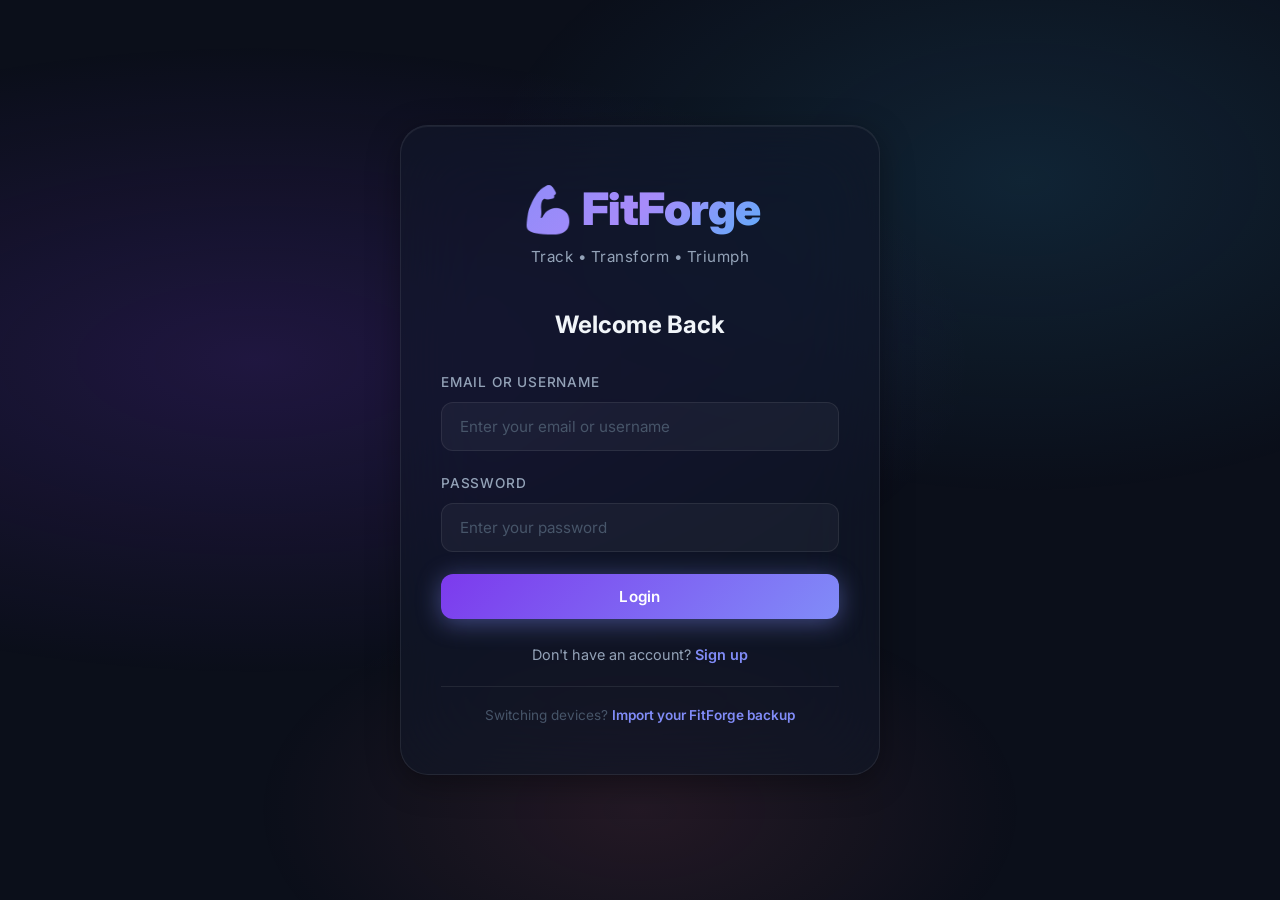
==== commit 5c72d123: "updates" ====
--- a/index.html
+++ b/index.html
@@ -85,9 +85,16 @@
                     Already have an account? <a href="#" onclick="showLogin()">Login</a>
                 </p>
             </div>
+
+            <!-- Import Data on Login Page -->
+            <div class="data-import-login">
+                <p>Switching devices? <a href="#" onclick="document.getElementById('loginImportFile').click()">Import your FitForge backup</a></p>
+                <input type="file" id="loginImportFile" accept=".json" style="display:none" onchange="importOnLogin(event)">
+            </div>
         </div>
     </div>
 
+    <script src="app.js"></script>
     <script src="auth.js"></script>
 </body>
 </html>
--- a/styles.css
+++ b/styles.css
@@ -730,14 +730,30 @@
 }
 .body-display {
     display:flex; justify-content:center; align-items:center;
-    border-radius:var(--radius); padding:30px; min-height:520px;
+    border-radius:var(--radius); padding:0; min-height:520px;
     position:relative; overflow:hidden;
-    background: radial-gradient(ellipse at center, rgba(124,58,237,.08), transparent 70%);
+    background: radial-gradient(ellipse at center, rgba(30,30,40,.9), rgba(11,15,26,1) 70%);
     border:1px solid var(--border);
 }
-#bodyCanvas {
-    max-width:100%; height:auto;
-    filter: drop-shadow(0 0 30px var(--neon-glow));
+#bodyCanvas3D {
+    width:100% !important; height:100% !important;
+    min-height:520px; display:block; border-radius:var(--radius);
+}
+.body-overlay-info {
+    position:absolute; bottom:16px; left:50%; transform:translateX(-50%);
+    display:flex; gap:12px; align-items:center; z-index:10;
+    pointer-events:none;
+}
+.body-overlay-info .bmi-badge-3d {
+    padding:6px 18px; border-radius:20px; font-weight:700;
+    font-size:.82rem; font-family:var(--font);
+    backdrop-filter:blur(8px);
+}
+.body-overlay-info .weight-badge-3d {
+    padding:6px 14px; border-radius:20px; font-weight:600;
+    font-size:.78rem; font-family:var(--font);
+    background:rgba(255,255,255,.08); color:var(--text-secondary);
+    backdrop-filter:blur(8px);
 }
 .body-stats { display:flex; flex-direction:column; gap:16px; }
 .body-stats h3 { font-size:1.4rem; font-weight:700; margin-bottom:8px; }
@@ -1157,6 +1173,55 @@
     padding:8px 12px; border-bottom:1px solid rgba(255,255,255,.03);
     vertical-align:middle;
 }
+
+/* ── Data Management ────────────────────────── */
+.data-mgmt-desc {
+    color: var(--text-muted); font-size: .9rem; margin-bottom: 20px; line-height: 1.5;
+}
+.data-mgmt-grid {
+    display: grid; grid-template-columns: 1fr 1fr; gap: 20px;
+}
+.data-mgmt-card {
+    background: rgba(255,255,255,.04); border: 1px solid var(--border);
+    border-radius: 16px; padding: 28px; text-align: center;
+    transition: border-color .25s, background .25s;
+}
+.data-mgmt-card:hover {
+    border-color: var(--neon); background: rgba(255,255,255,.06);
+}
+.data-mgmt-icon {
+    font-size: 2.2rem; margin-bottom: 12px;
+}
+.data-mgmt-card h4 {
+    font-size: 1.1rem; font-weight: 700; color: var(--text-primary); margin-bottom: 6px;
+}
+.data-mgmt-card p {
+    font-size: .85rem; color: var(--text-muted); margin-bottom: 18px; line-height: 1.4;
+}
+.data-mgmt-card .btn {
+    width: 100%; padding: 10px 0;
+}
+.import-status {
+    margin-top: 16px; padding: 14px 18px; border-radius: 10px;
+    background: rgba(52,211,153,.08); border: 1px solid rgba(52,211,153,.25);
+    color: var(--emerald); font-size: .9rem;
+}
+.import-status.hidden { display: none; }
+
+.data-import-login {
+    margin-top: 20px; padding-top: 18px;
+    border-top: 1px solid var(--border); text-align: center;
+}
+.data-import-login p {
+    font-size: .85rem; color: var(--text-muted);
+}
+.data-import-login a {
+    color: var(--neon); text-decoration: none; font-weight: 600;
+}
+.data-import-login a:hover { text-decoration: underline; }
+@media (max-width: 768px) {
+    .data-mgmt-grid { grid-template-columns: 1fr; }
+}
 .sets-table input {
     width:80px; padding:8px 10px;
     background:var(--bg-glass); border:1px solid var(--border);
